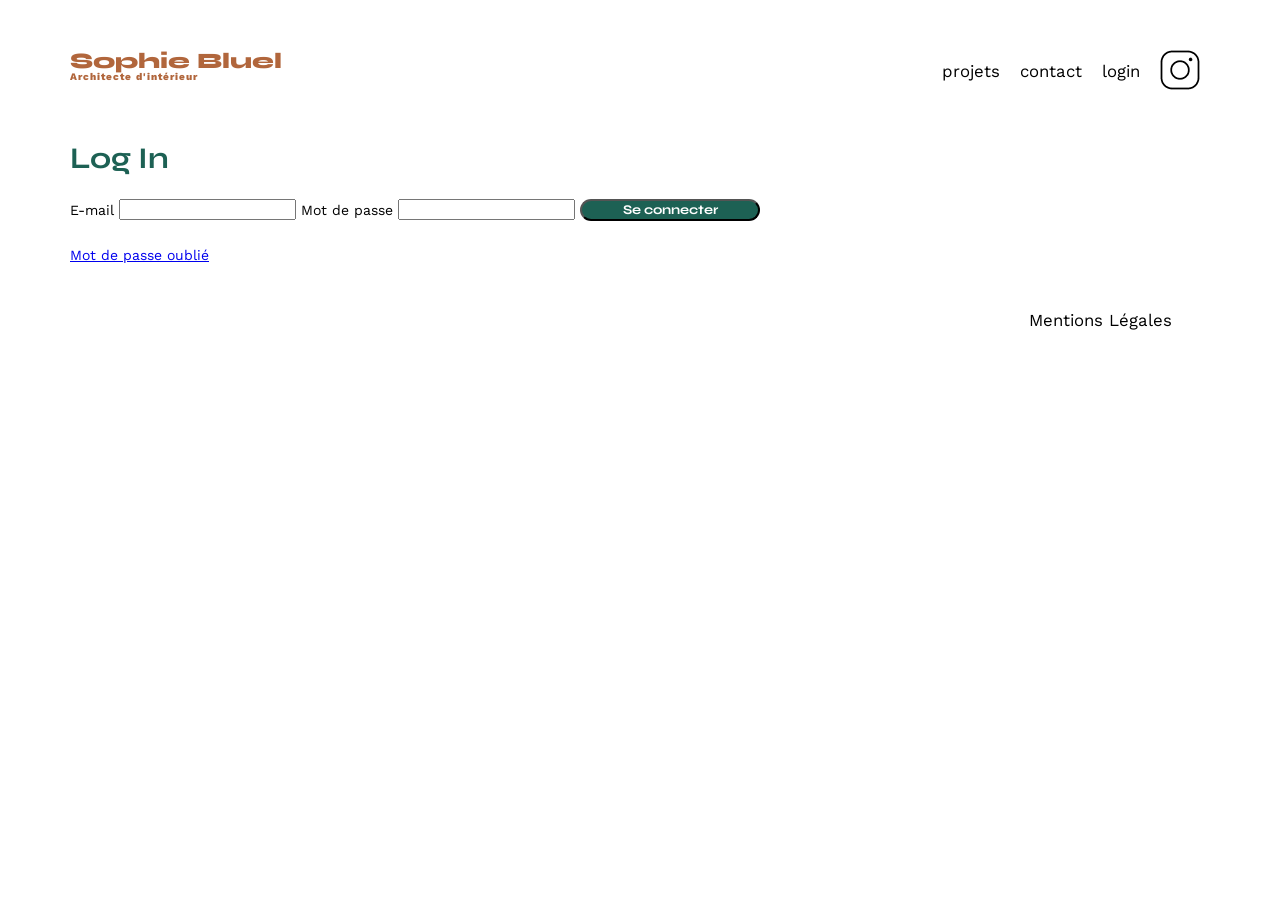
==== FrontEnd/pages/login.html @ a90edd45 "refatorisation de mon code" ====
<!DOCTYPE html>
<html lang="fr">
<head>
	<meta charset="UTF-8">
	<title>Login</title>
	<meta name="viewport" content="width=device-width, initial-scale=1.0">
	<link rel="preconnect" href="https://fonts.googleapis.com">
	<link rel="preconnect" href="https://fonts.gstatic.com" crossorigin>
	<link href="https://fonts.googleapis.com/css2?family=Syne:wght@700;800&family=Work+Sans&display=swap" rel="stylesheet">
	<meta name="description" content="">
	<link rel="stylesheet" href="../assets/style.css">
    <script type="module" src="login.js"></script>
</head>
<body>
    <header>
        <h1>Sophie Bluel <span>Architecte d'intérieur</span></h1>
        <nav>
            <ul>
                <li>projets</li>
                <li>contact</li>
                <li>login</li>
                <li><img src="../assets/icons/instagram.png" alt="Instagram"></li>
            </ul>
        </nav>
    </header>
    <main>
        <section id="login">
            <h2>Log In</h2>
            <form action="#" method="post">
                <label for="email">E-mail</label>
                <input type="type" name="email" id="email">
                <label for="mdp">Mot de passe</label>
                <input type="text" name="password" id="password">
                <input type="submit" value="Se connecter" class="btn-connect">
            </form>
            <a href="#" class="mdp-forgot">Mot de passe oublié</a>
        </section>
    </main>
    <footer>
        <nav>
            <ul>
                <li>Mentions Légales</li>
            </ul>
        </nav>
    </footer>
</body>
</html>
---- FrontEnd/assets/style.css ----
/* http://meyerweb.com/eric/tools/css/reset/
   v2.0 | 20110126
   License: none (public domain)
*/

html, body, div, span, applet, object, iframe,
h1, h2, h3, h4, h5, h6, p, blockquote, pre,
a, abbr, acronym, address, big, cite, code,
del, dfn, em, img, ins, kbd, q, s, samp,
small, strike, strong, sub, sup, tt, var,
b, u, i, center,
dl, dt, dd, ol, ul, li,
fieldset, form, label, legend,
table, caption, tbody, tfoot, thead, tr, th, td,
article, aside, canvas, details, embed,
figure, figcaption, footer, header, hgroup,
menu, nav, output, ruby, section, summary,
time, mark, audio, video {
	margin: 0;
	padding: 0;
	border: 0;
	font-size: 100%;
	font: inherit;
	vertical-align: baseline;
}
/* HTML5 display-role reset for older browsers */
article, aside, details, figcaption, figure,
footer, header, hgroup, menu, nav, section {
	display: block;
}
body {
	line-height: 1;
}
ol, ul {
	list-style: none;
}
blockquote, q {
	quotes: none;
}
blockquote:before, blockquote:after,
q:before, q:after {
	content: '';
	content: none;
}
table {
	border-collapse: collapse;
	border-spacing: 0;
}
/** end reset css**/
body {
	max-width: 1140px;
	margin:auto;
	font-family: 'Work Sans' ;
	font-size: 14px;
}
header {
	display: flex;
	justify-content: space-between;
	margin: 50px 0
}
section {
	margin: 50px 0
}

h1{
	display: flex;
	flex-direction: column;
	font-family: 'Syne';
	font-size: 22px;
	font-weight: 800;
	color: #B1663C
}

h1 > span {
	font-family: 'Work Sans';
	font-size:10px;
	letter-spacing: 0.1em;
;
}

h2{
	font-family: 'Syne';
	font-weight: 700;
	font-size: 30px;
	color: #1D6154
}
nav ul {
	display: flex;
	align-items: center;
	list-style-type: none;

}
nav li {
	padding: 0 10px;
	font-size: 1.2em;
}

li:hover {
	color: #B1663C;
}
#introduction {
	display: flex;
	align-items: center;
}
#introduction figure {
	flex: 1
}
#introduction img {
	display: block;
	margin: auto;
	width: 80%;
}

#introduction article {
	flex: 1
}
#introduction h2 {
	margin-bottom: 1em;
}

#introduction p {
	margin-bottom: 0.5em;
}
#portfolio h2 {
	text-align: center;
	margin-bottom: 1em;
}
.gallery {
	width: 100%;
	display: grid;
	grid-template-columns: 1fr 1fr 1fr;
	grid-column-gap: 20px;
	grid-row-gap: 20px;
}

.gallery img {
	width: 100%;

}
/* ----------------------------- */
/* style filter */
.portfolio-filter {
	display: flex;
	flex-direction: row;
	justify-content: center;
	gap: .625rem;
	margin-bottom: 30px;
}

.portfolio-filter button {
	border-style: none;
	border-radius: 25px;
	padding: 10px 20px ;
	font-family: 'Syne';
	font-weight: 700;
	cursor: pointer;
	box-sizing: border-box;
	border: 1px solid #1D6154;
}


.clicked {
	background-color: #1D6154;
	color: white;
}

.not-clicked {
	background-color: white;
	color: #1D6154;
}


/* ----------------------------- */


#contact {
	width: 50%;
margin: auto;
}
#contact > * {
	text-align: center;

}
#contact h2{
	margin-bottom: 20px;
}
#contact form {
	text-align: left;
	margin-top:30px;
	display: flex;
	flex-direction: column;
}

#contact input {
	height: 50px;
	font-size: 1.2em;
	border: none;
	box-shadow: 0px 4px 14px rgba(0, 0, 0, 0.09);
}
#contact label {
	margin: 2em 0 1em 0;
}
#contact textarea {
	border: none;
	box-shadow: 0px 4px 14px rgba(0, 0, 0, 0.09);
}

input[type="submit"]{
	font-family: 'Syne';
	font-weight: 700;
	color: white;
	background-color: #1D6154;
	margin : 2em auto ;
	width: 180px;
	text-align: center;
	border-radius: 60px ;
}

footer nav ul {
	display: flex;
	justify-content: flex-end;
	margin: 2em
}
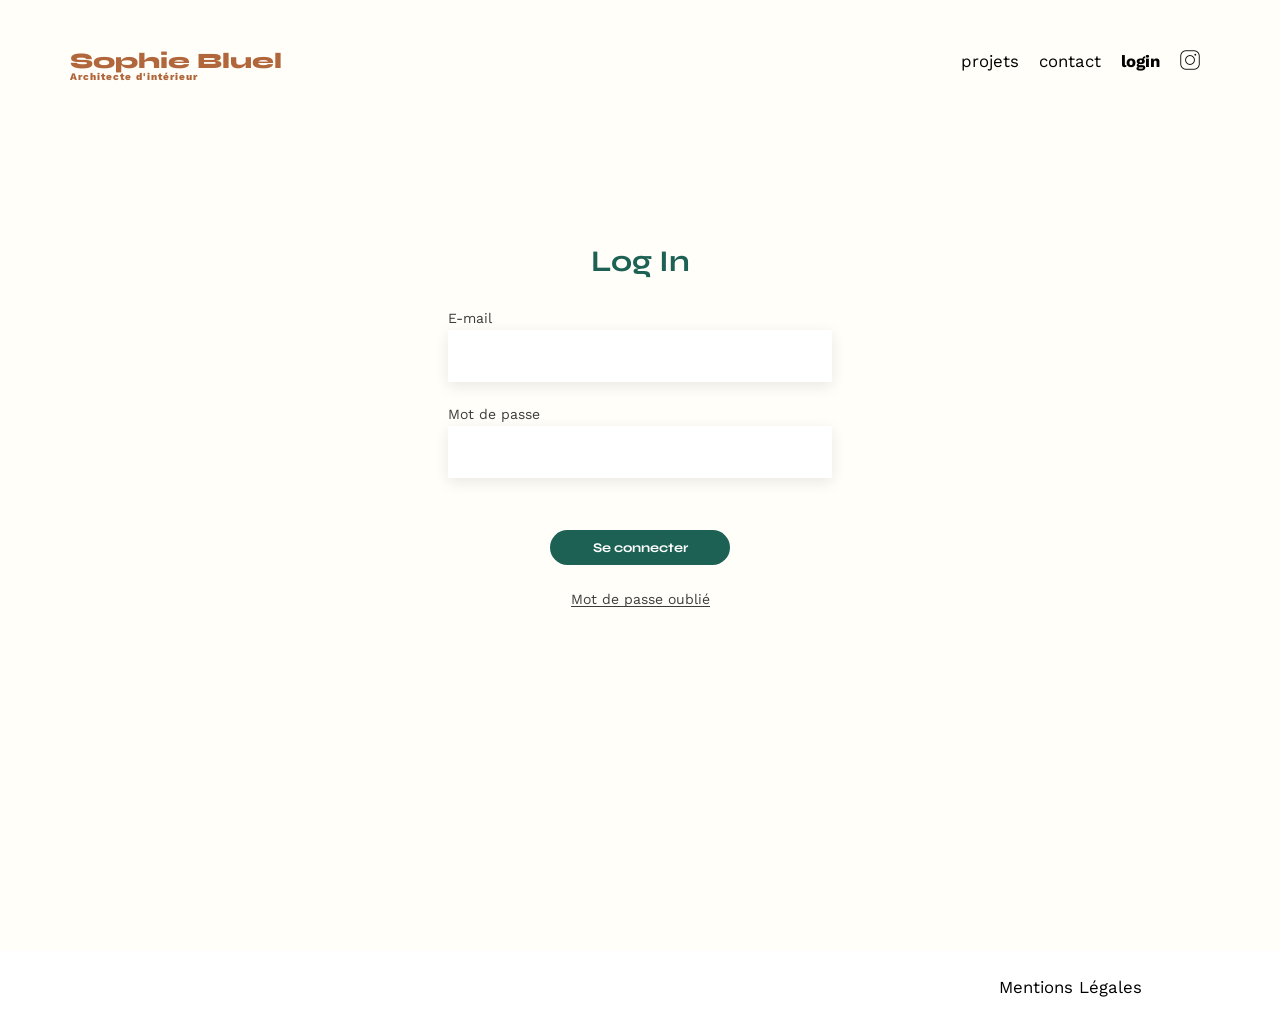
==== commit c3af52c3: "mise en place des fonctions de connexion et de ma premiere fenetre modale avec le systeme d'effaceme" ====
--- a/FrontEnd/pages/login.html
+++ b/FrontEnd/pages/login.html
@@ -9,16 +9,16 @@
 	<link href="https://fonts.googleapis.com/css2?family=Syne:wght@700;800&family=Work+Sans&display=swap" rel="stylesheet">
 	<meta name="description" content="">
 	<link rel="stylesheet" href="../assets/style.css">
-    <script type="module" src="login.js"></script>
+    <script type="module" src="../scripts/login.js"></script>
 </head>
-<body>
+<body class="body-login">
     <header>
         <h1>Sophie Bluel <span>Architecte d'intérieur</span></h1>
         <nav>
             <ul>
                 <li>projets</li>
                 <li>contact</li>
-                <li>login</li>
+                <li class="login-link">login</li>
                 <li><img src="../assets/icons/instagram.png" alt="Instagram"></li>
             </ul>
         </nav>
@@ -26,12 +26,12 @@
     <main>
         <section id="login">
             <h2>Log In</h2>
-            <form action="#" method="post">
-                <label for="email">E-mail</label>
-                <input type="type" name="email" id="email">
-                <label for="mdp">Mot de passe</label>
-                <input type="text" name="password" id="password">
-                <input type="submit" value="Se connecter" class="btn-connect">
+            <form action="#" method="post" id="loginForm">
+                <label for="email-log" class="email">E-mail</label>
+                <input type="type" name="email" id="email-log">
+                <label for="password-log">Mot de passe</label>
+                <input type="text" name="password" id="password-log">
+                <input type="submit" value="Se connecter" id="btn-connect">
             </form>
             <a href="#" class="mdp-forgot">Mot de passe oublié</a>
         </section>
--- a/FrontEnd/assets/style.css
+++ b/FrontEnd/assets/style.css
@@ -48,15 +48,27 @@
 }
 /** end reset css**/
 body {
-	max-width: 1140px;
-	margin:auto;
+	/* max-width: 1140px; */
+	/* margin:auto; */
 	font-family: 'Work Sans' ;
 	font-size: 14px;
-}
+	background: #FFFEF8;
+	width: 100%;
+	display: flex;
+	flex-direction: column;
+	justify-content: center;
+	align-items: center;
+}
+
+main, header {
+	max-width: 1140px;
+}
+
 header {
 	display: flex;
 	justify-content: space-between;
-	margin: 50px 0
+	margin: 50px 0;
+	width: 100%;
 }
 section {
 	margin: 50px 0
@@ -75,7 +87,6 @@
 	font-family: 'Work Sans';
 	font-size:10px;
 	letter-spacing: 0.1em;
-;
 }
 
 h2{
@@ -93,11 +104,29 @@
 nav li {
 	padding: 0 10px;
 	font-size: 1.2em;
+	cursor: pointer;
+}
+
+a {
+	text-decoration: none;
+	color: black;
+
+}
+
+nav li a:hover {
+	color: #B1663C;
 }
 
 li:hover {
 	color: #B1663C;
 }
+
+nav li img {
+	width: 20px;
+	height: 20px;
+}
+
+
 #introduction {
 	display: flex;
 	align-items: center;
@@ -121,6 +150,7 @@
 #introduction p {
 	margin-bottom: 0.5em;
 }
+
 #portfolio h2 {
 	text-align: center;
 	margin-bottom: 1em;
@@ -139,6 +169,7 @@
 }
 /* ----------------------------- */
 /* style filter */
+
 .portfolio-filter {
 	display: flex;
 	flex-direction: row;
@@ -165,12 +196,12 @@
 }
 
 .not-clicked {
-	background-color: white;
+	background: #FFFEF8;
 	color: #1D6154;
 }
 
 
-/* ----------------------------- */
+/* --------------------------- */
 
 
 #contact {
@@ -214,6 +245,14 @@
 	width: 180px;
 	text-align: center;
 	border-radius: 60px ;
+	cursor: pointer;
+}
+
+footer {
+	box-sizing: border-box;
+	background: white;
+	width: 100%;
+	padding-right: 100px;
 }
 
 footer nav ul {
@@ -222,3 +261,222 @@
 	margin: 2em
 }
 
+/* ------------login style--------------- */
+
+.login-link {
+	font-weight: 700;
+}
+
+.body-login {
+	height: 1024px;
+	display: flex;
+	flex-direction: column;
+	justify-content: space-between;
+}
+
+
+#login {
+	display: flex;
+	flex-direction: column;
+	justify-content: center;
+	align-items: center;
+	padding-bottom: 14.375rem;
+}
+
+#login form {
+	display: flex;
+	flex-direction: column;
+}
+
+#login form label {
+	color: #3D3D3D;
+	margin-bottom: 5px;
+}
+
+.email {
+	margin-top: 35px;
+}
+
+#email-log,
+#password-log {
+	width: 380px;
+	height: 50px;
+	margin-bottom: 25px;
+	border: none;
+	box-shadow: 0px 4px 14px rgba(0, 0, 0, 0.09);
+}
+
+#btn-connect {
+	width: 11.25rem;
+	height: 2.1875rem;
+	border-style: none;
+}
+
+.mdp-forgot {
+	border-bottom: 1px solid #3D3D3D;
+	color: #3D3D3D;
+	font-size: .875rem;
+}
+
+.error-msg {
+	color: red;
+
+}
+/* --------------------------- */
+
+/* Mode Edition */
+
+.headbandElement {
+	height: 60px;
+	width: 100%;
+	display: flex;
+	justify-content: center;
+	align-items: center;
+	background-color: black;
+	color: white;
+	font-size: 1rem;
+}
+
+.headbandElement::before {
+	content: "\f044"; 
+	font-family: "Font Awesome 5 Free";
+	margin-right: 8px;
+}
+
+#portfolio {
+	position: relative;
+}
+
+#myBtn {
+	position: relative;
+	display: inline;
+	left: 58.7%;
+	bottom: 50px;
+	margin-left: 0.7625rem;
+	background-color: #FFFEF8;
+	border-style: none;
+	cursor: pointer;
+}
+#myBtn::before {
+	position: relative;
+	display: inline;
+	content: "\f044"; 
+	font-family: "Font Awesome 6 Free";
+	font-weight: 900;
+	display: inline;
+	margin-right: 2px;
+}
+
+
+/* boite modal */
+
+/* Style pour la fenêtre modale */
+.modal {
+	display: none;
+    position: fixed;
+	justify-content: center;
+	align-items: center;
+    z-index: 1;
+    left: 0;
+    top: 0;
+    width: 100vw;
+    height: 100vh;
+    overflow: auto;
+    background-color: rgba(0,0,0,0.3);
+}
+
+/* Style pour le contenu de la fenêtre modale */
+.modal-content {
+    box-sizing: border-box;
+    background-color: #ffffff;
+	padding: 50px 110px;
+    border-style: none;
+    border-radius: 10px;
+    width: 50%;
+	display: flex;
+	flex-direction: column;
+	align-items: center;
+	justify-content: center;
+	position: relative;
+
+}
+
+/* Style pour le bouton de fermeture */
+.close {
+	position: absolute;
+    right: 20px;
+    top: 20px;
+    color: black;
+    float: right;
+    font-size: 28px;
+    font-weight: bold;
+}
+
+
+.close:hover,
+.close:focus {
+    color: black;
+    text-decoration: none;
+    cursor: pointer;
+}
+
+.titleModal1 {
+	text-align: center;
+	font-family: 'Work Sans';
+	font-size: 1.625rem;
+	color: black;
+	margin-top: 30px;
+}
+
+.modalGallery {
+	width: 100%;
+	display: grid;
+	grid-template-columns: 1fr 1fr 1fr 1fr 1fr;
+	grid-column-gap: 10px;
+	grid-row-gap: 30px;
+}
+
+.modalGallery img {
+	width: 100%;
+}
+
+.border {
+	width: 100%;
+	color: #B3B3B3;
+	margin-top: 30px;
+	margin-bottom: 0;
+}
+
+#btn-addImg {
+	font-family: 'Syne';
+    color: white;
+    background-color: #1D6154;
+    text-align: center;
+    border-radius: 60px;
+    border-style: none;
+	padding: 10px 40px;
+	margin-top: 50px;
+	cursor: pointer;
+}
+
+.modalGallery figure {
+	position: relative;
+}
+
+.modalGallery .trash-icon {
+	position: absolute;
+	top: 5px;
+	right: 5px;
+	font-size: .625rem;
+	border-radius: 5px;
+	cursor: pointer;
+	background-color: black;
+	color: white;
+	padding: 5px;
+
+}
+
+.trash-icon {
+	content: "\f044"; 
+	font-family: "Font Awesome 6 Free";
+}
